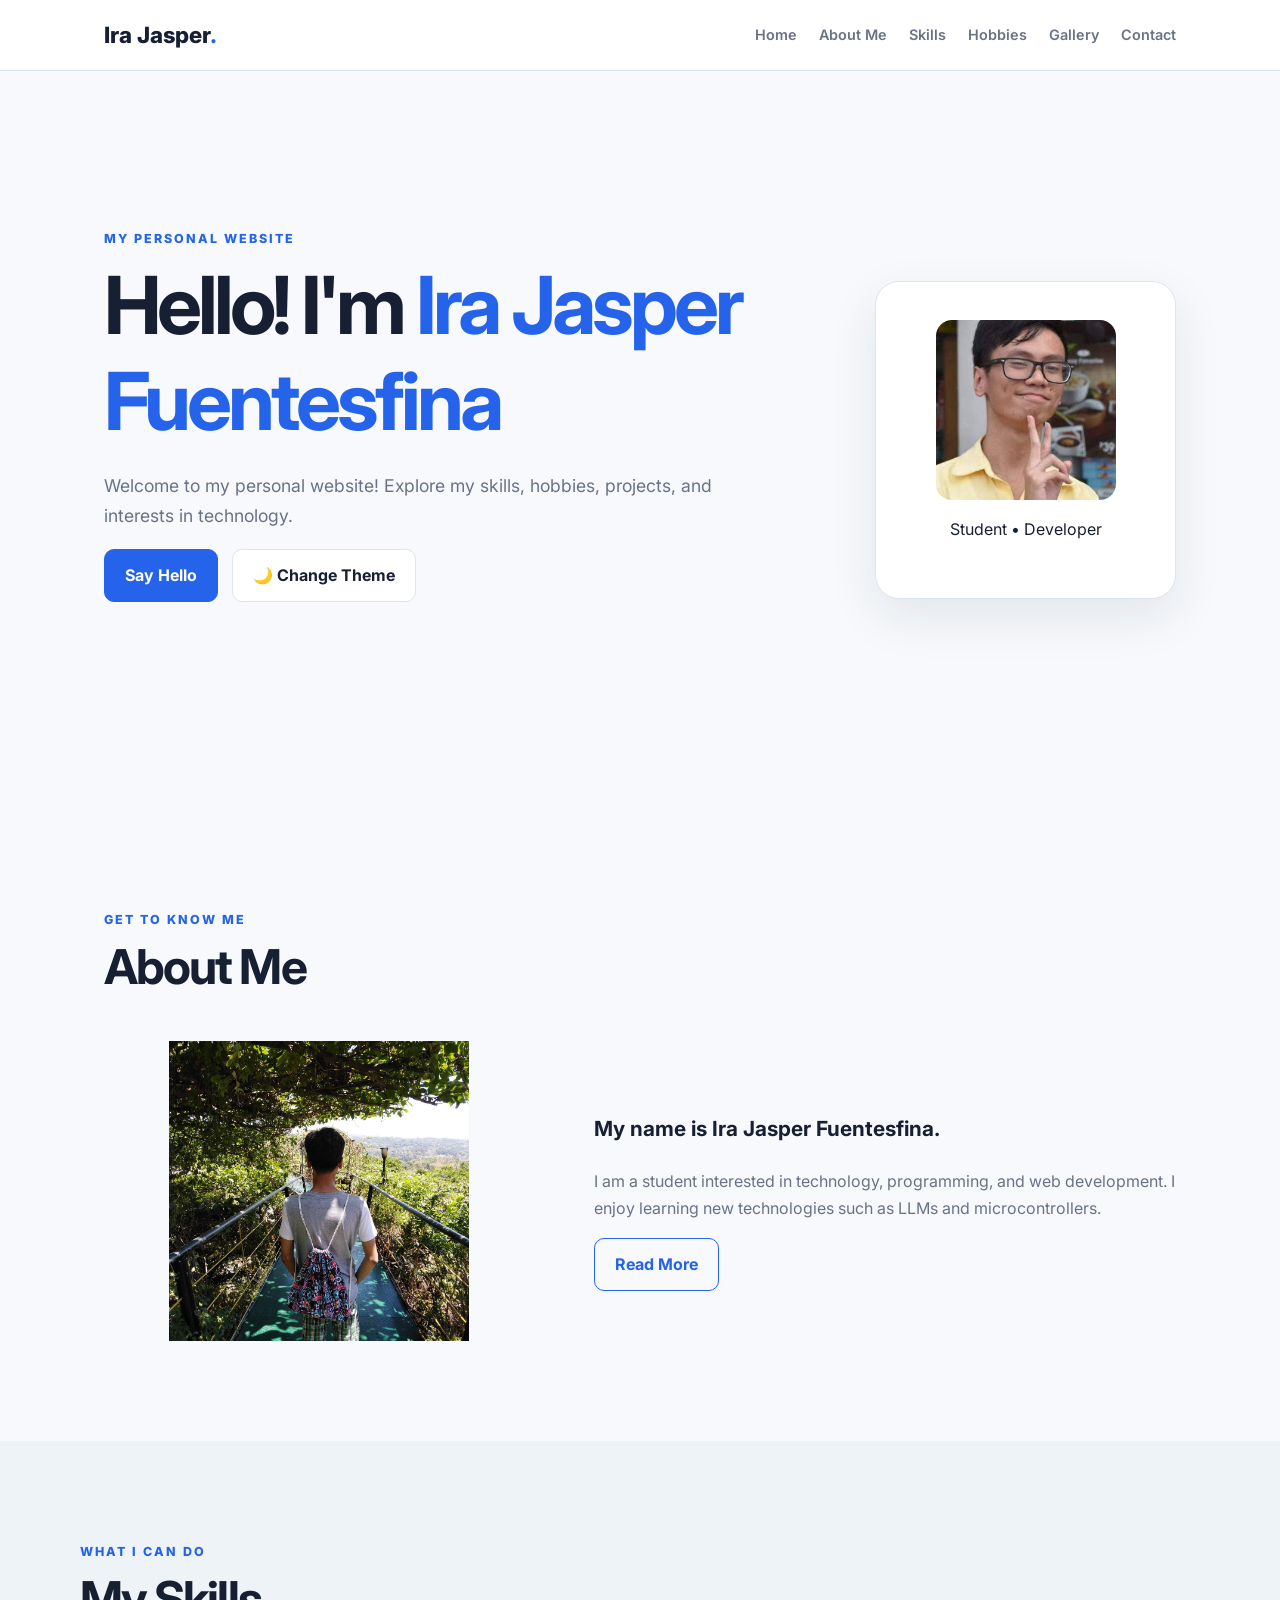
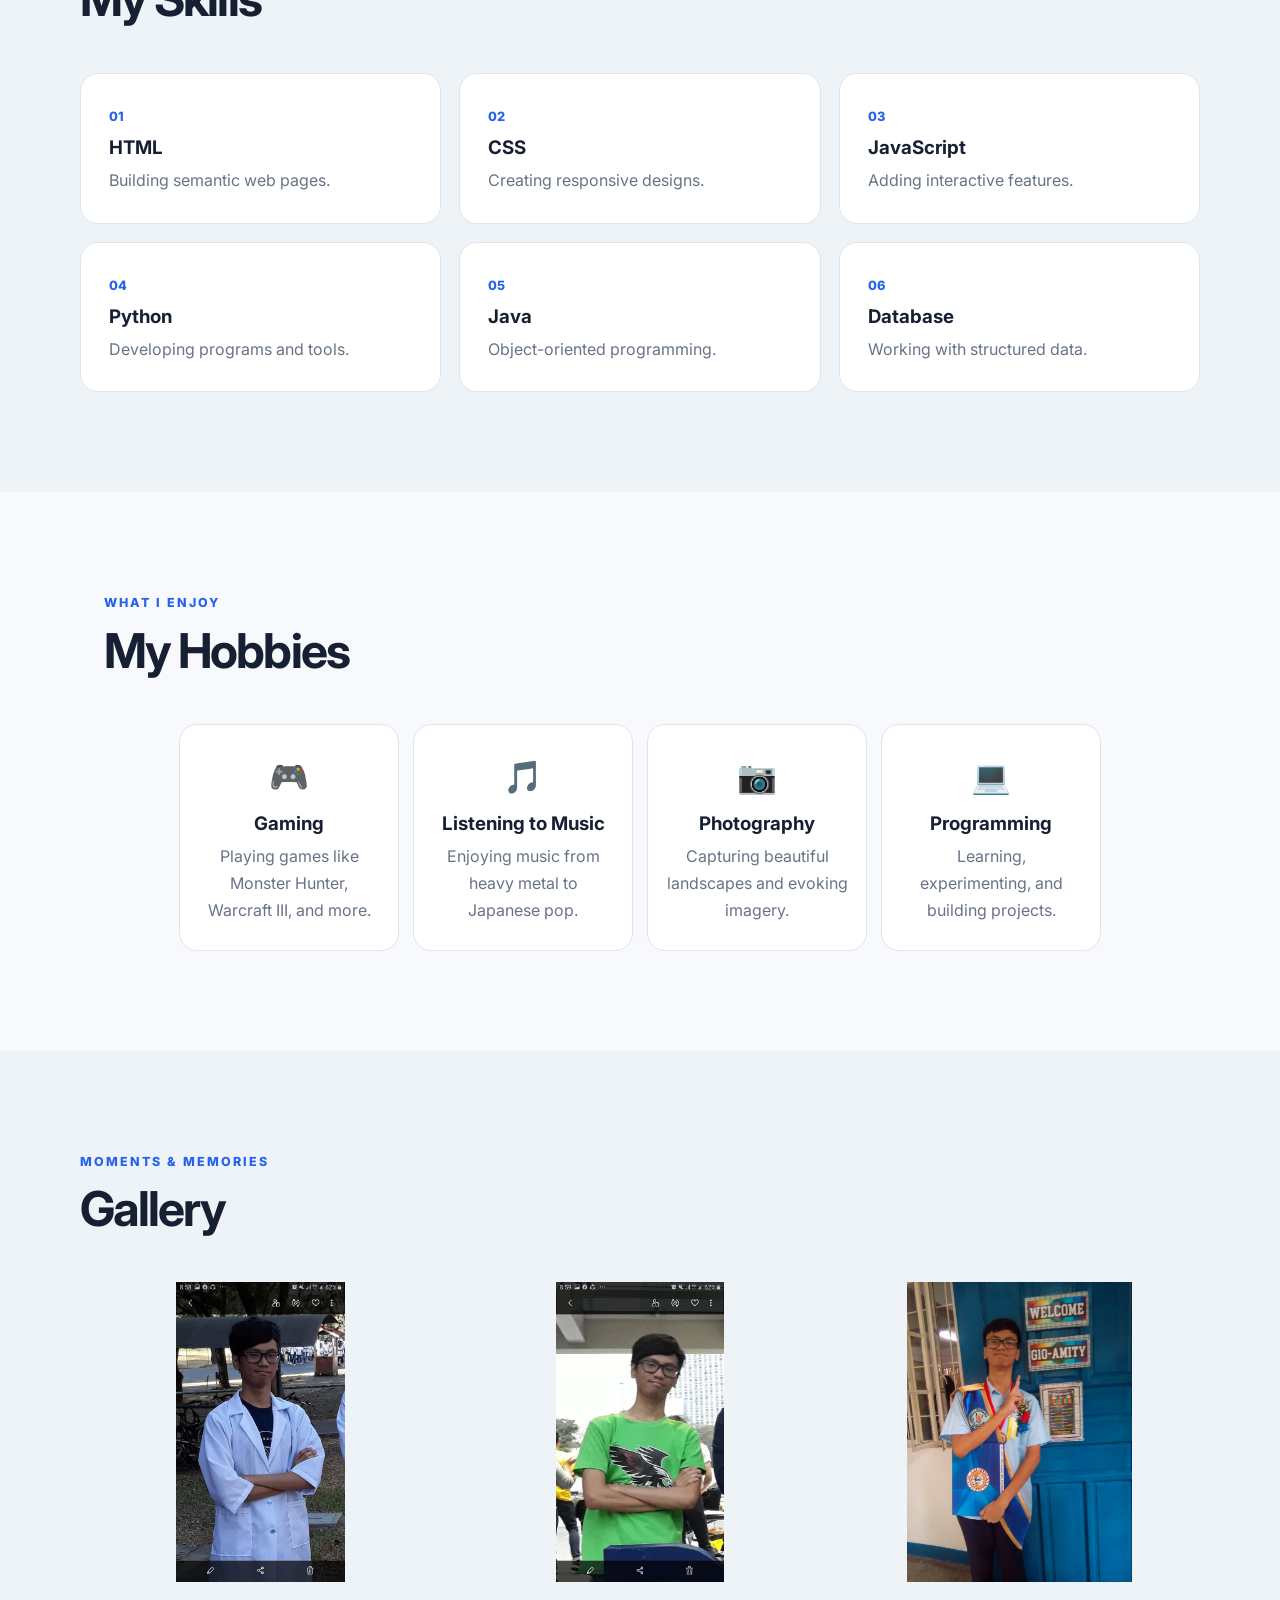
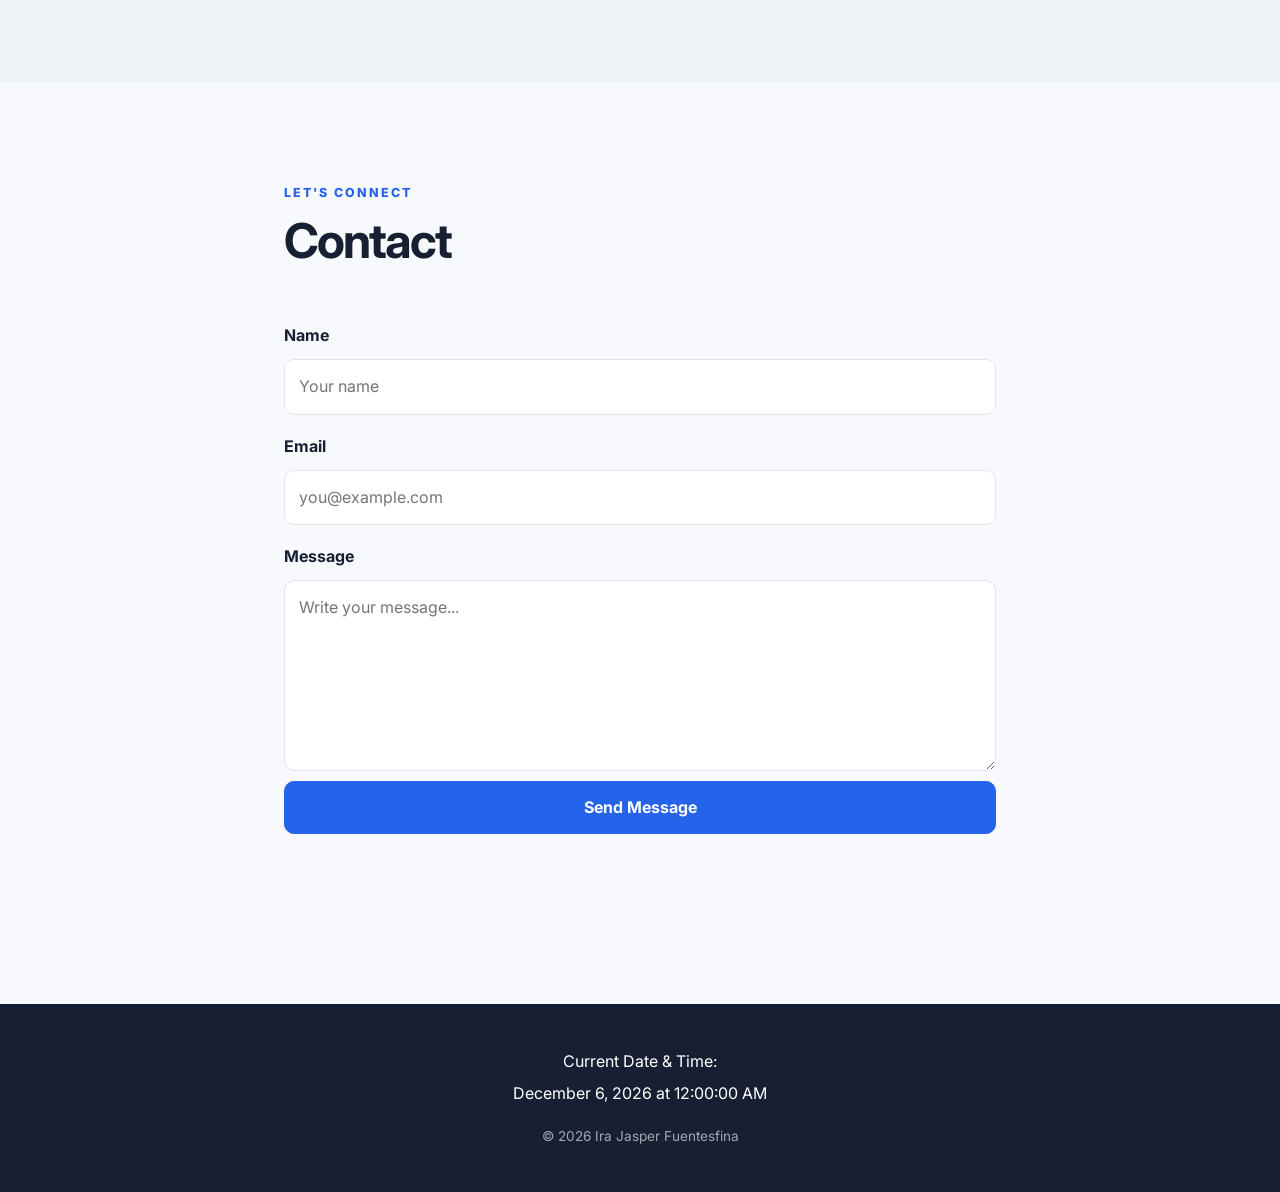
==== index.html @ 8ec51e9a "Initial commit" ====
<!DOCTYPE html>
<html lang="en">
<head>
  <meta charset="UTF-8">
  <meta name="viewport" content="width=device-width, initial-scale=1.0">
  <title>Ira Jasper Fuentesfina | Personal Website</title>
  <link rel="stylesheet" href="style.css">
</head>
<body>
  <header class="header">
    <nav class="navbar">
      <a class="logo" href="#home">Ira Jasper<span>.</span></a>
      <button class="menu-toggle" aria-label="Toggle navigation">☰</button>
      <div class="nav-links">
        <a href="#home">Home</a>
        <a href="#about">About Me</a>
        <a href="#skills">Skills</a>
        <a href="#hobbies">Hobbies</a>
        <a href="#gallery">Gallery</a>
        <a href="#contact">Contact</a>
      </div>
    </nav>
  </header>

  <main>
    <section id="home" class="hero">
      <div class="hero-content">
        <p class="eyebrow">MY PERSONAL WEBSITE</p>
        <h1>Hello! I'm <span>Ira Jasper Fuentesfina</span></h1>
        <p class="hero-text">
          Welcome to my personal website! Explore my skills, hobbies,
          projects, and interests in technology.
        </p>
        <button class="btn" id="welcomeBtn" type="button">Say Hello</button>
        <button class="theme-btn" id="themeBtn" type="button">🌙 Change Theme</button>
        <p id="welcomeMessage" class="welcome-message" aria-live="polite"></p>
      </div>
      <div class="hero-card">
        <div class="avatar">
          <img src="images/profilepic.jpg">
        </div>
        <p>Student • Developer</p>
      </div>
    </section>

    <section id="about" class="section">
      <div class="section-heading">
        <p class="eyebrow">GET TO KNOW ME</p>
        <h2>About Me</h2>
      </div>
      <div class="about-grid">
        <div class="photo-placeholder has-image" role="img" aria-label="My Photo">
          <img src="images/myphoto.jpg">
        </div>
        <div class="about-content">
          <p class="lead">My name is Ira Jasper Fuentesfina.</p>
          <p>
            I am a student interested in technology, programming, and web
            development. I enjoy learning new technologies such as LLMs and microcontrollers.
          </p>
          <button class="outline-btn" id="readMoreBtn">Read More</button>
          <p class="more-text" id="moreText">
            My goal is to continue improving my programming skills while
            creating applications that are simple, useful, and
            enjoyable to use.
          </p>
        </div>
      </div>
    </section>

    <section id="skills" class="section section-alt">
      <div class="section-heading">
        <p class="eyebrow">WHAT I CAN DO</p>
        <h2>My Skills</h2>
      </div>
      <div class="skills-grid">
        <div class="skill-card"><span>01</span><h3>HTML</h3><p>Building semantic web pages.</p></div>
        <div class="skill-card"><span>02</span><h3>CSS</h3><p>Creating responsive designs.</p></div>
        <div class="skill-card"><span>03</span><h3>JavaScript</h3><p>Adding interactive features.</p></div>
        <div class="skill-card"><span>04</span><h3>Python</h3><p>Developing programs and tools.</p></div>
        <div class="skill-card"><span>05</span><h3>Java</h3><p>Object-oriented programming.</p></div>
        <div class="skill-card"><span>06</span><h3>Database</h3><p>Working with structured data.</p></div>
      </div>
    </section>

    <section id="hobbies" class="section">
      <div class="section-heading">
        <p class="eyebrow">WHAT I ENJOY</p>
        <h2>My Hobbies</h2>
      </div>
      <div class="hobbies-grid">
        <div class="hobby"><div class="icon">🎮</div><h3>Gaming</h3><p>Playing games like Monster Hunter, Warcraft III, and more.</p></div>
        <div class="hobby"><div class="icon">🎵</div><h3>Listening to Music</h3><p>Enjoying music from heavy metal to Japanese pop.</p></div>
        <div class="hobby"><div class="icon">📷</div><h3>Photography</h3><p>Capturing beautiful landscapes and evoking imagery.</p></div>
        <div class="hobby"><div class="icon">💻</div><h3>Programming</h3><p>Learning, experimenting, and building projects.</p></div>
      </div>
    </section>

    <section id="gallery" class="section section-alt">
      <div class="section-heading">
        <p class="eyebrow">MOMENTS & MEMORIES</p>
        <h2>Gallery</h2>
      </div>
      <div class="gallery-grid">
        <div class="gallery-item has-image"><img src="images/photo1.jpg"></div>
        <div class="gallery-item has-image"><img src="images/photo2.jpg"></div>
        <div class="gallery-item has-image"><img src="images/photo3.jpg"></div>
      </div>
    </section>

    <section id="contact" class="section contact-section">
      <div class="section-heading">
        <p class="eyebrow">LET'S CONNECT</p>
        <h2>Contact</h2>
      </div>
      <form id="contactForm" class="contact-form">
        <label for="name">Name</label>
        <input id="name" name="name" type="text" placeholder="Your name" required>

        <label for="email">Email</label>
        <input id="email" name="email" type="email" placeholder="you@example.com" required>

        <label for="message">Message</label>
        <textarea id="message" name="message" rows="6" placeholder="Write your message..." required></textarea>

        <button class="btn" type="submit">Send Message</button>
        <p id="formStatus" class="form-status"></p>
      </form>
    </section>
  </main>

  <footer class="footer">
    <p>Current Date &amp; Time:</p>
    <p id="dateTime"></p>
    <p class="copyright">© <span id="year"></span> Ira Jasper Fuentesfina</p>
  </footer>



  <!-- Say Hello Popup -->
  <div class="hello-modal" id="helloModal" aria-hidden="true">
    <div class="hello-backdrop" data-close-modal></div>
    <div class="hello-dialog" role="dialog" aria-modal="true" aria-labelledby="helloTitle">
      <button class="hello-close" id="helloClose" type="button" aria-label="Close popup">&times;</button>
      <div class="hello-icon">👋</div>
      <p class="eyebrow">NICE TO MEET YOU</p>
      <h2 id="helloTitle">Say Hello!</h2>
      <p class="hello-text">What should I call you?</p>
      <input id="visitorName" class="hello-input" type="text" placeholder="Enter your name" autocomplete="name">
      <p class="hello-error" id="helloError" aria-live="polite"></p>
      <button class="btn hello-submit" id="helloSubmit" type="button">Continue</button>
    </div>
  </div>

  <script src="script.js"></script>
</body>
</html>
---- style.css ----
@import url('https://fonts.googleapis.com/css2?family=Inter:wght@400;500;600;700;800&display=swap');

:root {
  --bg: #f7f9fc;
  --surface: #ffffff;
  --surface-2: #eef3f8;
  --text: #172033;
  --muted: #687386;
  --primary: #2563eb;
  --primary-dark: #1d4ed8;
  --accent: #14b8a6;
  --border: #dfe5ec;
  --shadow: 0 18px 50px rgba(23, 32, 51, 0.09);
}

* { box-sizing: border-box; scroll-behavior: smooth; }

body {
  margin: 0;
  font-family: Inter, system-ui, sans-serif;
  color: var(--text);
  background: var(--bg);
  line-height: 1.7;
}

.header {
  position: sticky;
  top: 0;
  z-index: 100;
  background: rgba(255,255,255,.92);
  backdrop-filter: blur(14px);
  border-bottom: 1px solid var(--border);
}

.navbar {
  max-width: 1120px;
  margin: auto;
  padding: 16px 24px;
  display: flex;
  align-items: center;
  justify-content: space-between;
}

.logo {
  color: var(--text);
  text-decoration: none;
  font-size: 1.4rem;
  font-weight: 800;
}
.logo span { color: var(--primary); }

.nav-links { display: flex; gap: 22px; }
.nav-links a {
  color: var(--muted);
  text-decoration: none;
  font-size: .9rem;
  font-weight: 600;
}
.nav-links a:hover { color: var(--primary); }

.menu-toggle {
  display: none;
  border: 0;
  background: transparent;
  font-size: 1.6rem;
  cursor: pointer;
}

.hero {
  min-height: 82vh;
  max-width: 1120px;
  margin: auto;
  padding: 90px 24px;
  display: grid;
  grid-template-columns: 1.4fr .6fr;
  align-items: center;
  gap: 70px;
}

.eyebrow {
  margin: 0 0 8px;
  color: var(--primary);
  font-size: .78rem;
  font-weight: 800;
  letter-spacing: .16em;
  text-transform: uppercase;
}

h1, h2, h3 { line-height: 1.2; }
h1 { font-size: clamp(2.6rem, 7vw, 5rem); margin: 0 0 22px; letter-spacing: -.05em; }
h1 span { color: var(--primary); }
h2 { font-size: clamp(2rem, 4vw, 3rem); margin: 0; letter-spacing: -.04em; }
h3 { margin: 8px 0; }
.hero-text { max-width: 650px; color: var(--muted); font-size: 1.1rem; }

.btn, .outline-btn {
  display: inline-block;
  border-radius: 10px;
  padding: 12px 20px;
  font: inherit;
  font-weight: 700;
  cursor: pointer;
  transition: .2s ease;
}
.btn {
  border: 1px solid var(--primary);
  background: var(--primary);
  color: white;
  text-decoration: none;
}
.btn:hover { background: var(--primary-dark); transform: translateY(-2px); }
.outline-btn {
  border: 1px solid var(--primary);
  background: transparent;
  color: var(--primary);
}
.outline-btn:hover { background: var(--primary); color: white; }

.hero-card {
  padding: 38px 24px;
  text-align: center;
  background: var(--surface);
  border: 1px solid var(--border);
  border-radius: 24px;
  box-shadow: var(--shadow);
}

.avatar {
  width: 180px;
  height: 180px;
  border-radius: 16px;
  overflow: hidden;
  margin: 0 auto 1rem;
}
.avatar img {
  width: 100%;
  height: 100%;
  object-fit: cover;
  display: block;
}

.section {
  padding: 100px 24px;
  max-width: 1120px;
  margin: auto;
}
.section-alt {
  max-width: none;
  background: var(--surface-2);
}
.section-alt > * { max-width: 1120px; margin-left: auto; margin-right: auto; }
.section-heading { margin-bottom: 45px; }

.about-grid {
  display: grid;
  grid-template-columns: .85fr 1.15fr;
  gap: 60px;
  align-items: center;
}
.photo-placeholder,
.gallery-item {
  min-height: 300px;
  border-radius: 22px;
  border: 2px dashed #b9c5d4;
  background: linear-gradient(135deg, #e7edf5, #f9fbfd);
  display: grid;
  place-items: center;
  overflow: hidden;
}
.photo-placeholder.has-image,
.gallery-item.has-image {
  border: none;
  background: transparent;
}
.photo-placeholder img,
.gallery-item img {
  display: block;
  width: 100%;
  height: 300px;
  object-fit: contain;
  border-radius: 22px;
}
.about-content { color: var(--muted); }
.about-content .lead { color: var(--text); font-size: 1.3rem; font-weight: 700; }
.more-text { display: none; }
.more-text.show { display: block; }

.skills-grid {
  display: grid;
  grid-template-columns: repeat(3, 1fr);
  gap: 18px;
}
.skill-card {
  background: var(--surface);
  border: 1px solid var(--border);
  padding: 28px;
  border-radius: 18px;
  transition: .2s;
}
.skill-card:hover { transform: translateY(-5px); box-shadow: var(--shadow); }
.skill-card span { color: var(--primary); font-size: .8rem; font-weight: 800; }
.skill-card p, .hobby p { color: var(--muted); margin: 0; }

.hobbies-grid {
  display: flex;
  justify-content: center;
  align-items: stretch;
  flex-wrap: wrap;
  gap: 14px;
  max-width: 1000px;
  margin: 0 auto;
}

.hobby {
  flex: 0 1 220px;
  padding: 25px 18px;
  text-align: center;
  border: 1px solid var(--border);
  background: var(--surface);
  border-radius: 18px;
}

.icon { font-size: 2rem; }

.gallery-grid {
  display: grid;
  grid-template-columns: repeat(3, 1fr);
  gap: 18px;
}
.gallery-item { min-height: 280px; }
.gallery-note { text-align: center; color: var(--muted); }

.contact-section { max-width: 760px; }
.contact-form { display: grid; gap: 10px; }
.contact-form label { font-weight: 700; margin-top: 8px; }
.contact-form input, .contact-form textarea {
  width: 100%;
  border: 1px solid var(--border);
  border-radius: 10px;
  padding: 13px 14px;
  font: inherit;
  background: var(--surface);
  color: var(--text);
  resize: vertical;
}
.contact-form input:focus, .contact-form textarea:focus {
  outline: 2px solid rgba(37,99,235,.18);
  border-color: var(--primary);
}
.form-status { min-height: 28px; color: var(--primary); font-weight: 600; }

.footer {
  padding: 40px 24px;
  text-align: center;
  background: #172033;
  color: white;
}
.footer p { margin: 4px; }
.copyright { opacity: .6; font-size: .85rem; margin-top: 18px !important; }

@media (max-width: 800px) {
  .menu-toggle { display: block; }
  .nav-links {
    display: none;
    position: absolute;
    left: 0; right: 0; top: 65px;
    padding: 20px 24px;
    flex-direction: column;
    background: white;
    border-bottom: 1px solid var(--border);
  }
  .nav-links.open { display: flex; }
  .hero, .about-grid { grid-template-columns: 1fr; }
  .hero { padding-top: 60px; gap: 35px; }
  .skills-grid { grid-template-columns: repeat(2, 1fr); }
  .hobbies-grid { grid-template-columns: repeat(2, 1fr); }
  .gallery-grid { grid-template-columns: 1fr; }
}

@media (max-width: 500px) {
  .skills-grid, .hobbies-grid { grid-template-columns: 1fr; }
  .section { padding: 70px 20px; }
}

.welcome-message {
  min-height: 32px;
  margin: 18px 0 0;
  color: var(--primary);
  font-weight: 700;
  font-size: 1rem;
}

.theme-btn {
  margin-left: 10px;
  padding: 12px 20px;
  border: 1px solid var(--border);
  border-radius: 10px;
  background: var(--surface);
  color: var(--text);
  font: inherit;
  font-weight: 700;
  cursor: pointer;
  transition: .2s ease;
}

.theme-btn:hover {
  transform: translateY(-2px);
  box-shadow: var(--shadow);
}

body.dark-theme {
  --bg: #111827;
  --surface: #1f2937;
  --surface-2: #182230;
  --text: #f3f4f6;
  --muted: #b6c0ce;
  --primary: #60a5fa;
  --primary-dark: #3b82f6;
  --accent: #2dd4bf;
  --border: #374151;
}

body.dark-theme .header,
body.dark-theme .nav-links {
  background: rgba(31, 41, 55, .96);
}

body.dark-theme .footer {
  background: #0b1120;
}

@media (max-width: 500px) {
  .theme-btn {
    margin: 12px 0 0;
  }
}


/* Stylized Say Hello popup */
body.modal-open {
  overflow: hidden;
}

.hello-modal {
  position: fixed;
  inset: 0;
  z-index: 1000;
  display: grid;
  place-items: center;
  padding: 24px;
  visibility: hidden;
  opacity: 0;
  pointer-events: none;
  transition: opacity .25s ease, visibility .25s ease;
}

.hello-modal.show {
  visibility: visible;
  opacity: 1;
  pointer-events: auto;
}

.hello-backdrop {
  position: absolute;
  inset: 0;
  background: rgba(15, 23, 42, .62);
  backdrop-filter: blur(7px);
}

.hello-dialog {
  position: relative;
  width: min(100%, 440px);
  padding: 38px 34px 34px;
  text-align: center;
  background: var(--surface);
  border: 1px solid var(--border);
  border-radius: 26px;
  box-shadow: 0 30px 80px rgba(15, 23, 42, .28);
  transform: translateY(18px) scale(.96);
  transition: transform .28s cubic-bezier(.2,.8,.2,1);
}

.hello-modal.show .hello-dialog {
  transform: translateY(0) scale(1);
}

.hello-close {
  position: absolute;
  top: 14px;
  right: 16px;
  width: 38px;
  height: 38px;
  border: 0;
  border-radius: 50%;
  background: var(--surface-2);
  color: var(--muted);
  font-size: 1.5rem;
  line-height: 1;
  cursor: pointer;
  transition: .2s ease;
}

.hello-close:hover {
  color: var(--text);
  transform: rotate(90deg);
}

.hello-icon {
  width: 68px;
  height: 68px;
  display: grid;
  place-items: center;
  margin: 0 auto 18px;
  border-radius: 20px;
  background: rgba(37, 99, 235, .1);
  font-size: 2rem;
  animation: helloFloat 2.2s ease-in-out infinite;
}

.hello-dialog .eyebrow {
  margin-bottom: 5px;
}

.hello-dialog h2 {
  margin: 0 0 8px;
}

.hello-text {
  margin: 0 0 20px;
  color: var(--muted);
}

.hello-input {
  width: 100%;
  padding: 14px 16px;
  border: 1px solid var(--border);
  border-radius: 12px;
  background: var(--bg);
  color: var(--text);
  font: inherit;
  outline: none;
  transition: .2s ease;
}

.hello-input:focus {
  border-color: var(--primary);
  box-shadow: 0 0 0 4px rgba(37, 99, 235, .12);
}

.hello-error {
  min-height: 24px;
  margin: 7px 0 0;
  color: #dc2626;
  font-size: .85rem;
  font-weight: 600;
}

.hello-submit {
  width: 100%;
  margin-top: 5px;
}

@keyframes helloFloat {
  0%, 100% { transform: translateY(0) rotate(-4deg); }
  50% { transform: translateY(-5px) rotate(4deg); }
}

@media (max-width: 500px) {
  .hello-dialog {
    padding: 34px 22px 24px;
    border-radius: 22px;
  }
}
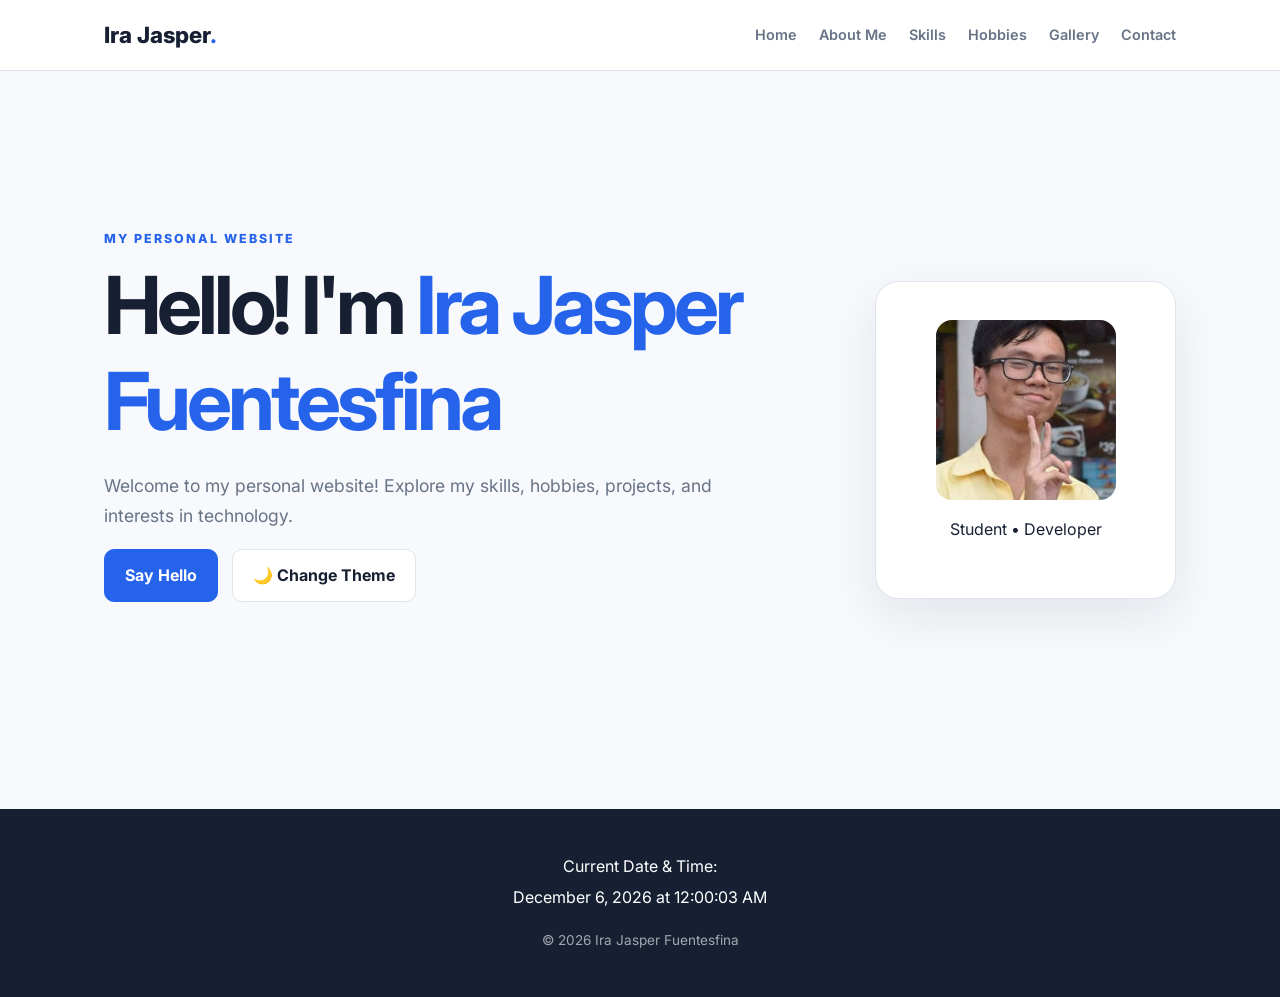
==== commit b359585c: "Separated Home, About Me, and Contact into different pages" ====
--- a/index.html
+++ b/index.html
@@ -9,15 +9,15 @@
 <body>
   <header class="header">
     <nav class="navbar">
-      <a class="logo" href="#home">Ira Jasper<span>.</span></a>
+      <a class="logo" href="index.html">Ira Jasper<span>.</span></a>
       <button class="menu-toggle" aria-label="Toggle navigation">☰</button>
       <div class="nav-links">
-        <a href="#home">Home</a>
-        <a href="#about">About Me</a>
-        <a href="#skills">Skills</a>
-        <a href="#hobbies">Hobbies</a>
-        <a href="#gallery">Gallery</a>
-        <a href="#contact">Contact</a>
+        <a href="index.html">Home</a>
+        <a href="about.html#about">About Me</a>
+        <a href="about.html#skills">Skills</a>
+        <a href="about.html#hobbies">Hobbies</a>
+        <a href="about.html#gallery">Gallery</a>
+        <a href="contact.html">Contact</a>
       </div>
     </nav>
   </header>
@@ -42,91 +42,6 @@
         <p>Student • Developer</p>
       </div>
     </section>
-
-    <section id="about" class="section">
-      <div class="section-heading">
-        <p class="eyebrow">GET TO KNOW ME</p>
-        <h2>About Me</h2>
-      </div>
-      <div class="about-grid">
-        <div class="photo-placeholder has-image" role="img" aria-label="My Photo">
-          <img src="images/myphoto.jpg">
-        </div>
-        <div class="about-content">
-          <p class="lead">My name is Ira Jasper Fuentesfina.</p>
-          <p>
-            I am a student interested in technology, programming, and web
-            development. I enjoy learning new technologies such as LLMs and microcontrollers.
-          </p>
-          <button class="outline-btn" id="readMoreBtn">Read More</button>
-          <p class="more-text" id="moreText">
-            My goal is to continue improving my programming skills while
-            creating applications that are simple, useful, and
-            enjoyable to use.
-          </p>
-        </div>
-      </div>
-    </section>
-
-    <section id="skills" class="section section-alt">
-      <div class="section-heading">
-        <p class="eyebrow">WHAT I CAN DO</p>
-        <h2>My Skills</h2>
-      </div>
-      <div class="skills-grid">
-        <div class="skill-card"><span>01</span><h3>HTML</h3><p>Building semantic web pages.</p></div>
-        <div class="skill-card"><span>02</span><h3>CSS</h3><p>Creating responsive designs.</p></div>
-        <div class="skill-card"><span>03</span><h3>JavaScript</h3><p>Adding interactive features.</p></div>
-        <div class="skill-card"><span>04</span><h3>Python</h3><p>Developing programs and tools.</p></div>
-        <div class="skill-card"><span>05</span><h3>Java</h3><p>Object-oriented programming.</p></div>
-        <div class="skill-card"><span>06</span><h3>Database</h3><p>Working with structured data.</p></div>
-      </div>
-    </section>
-
-    <section id="hobbies" class="section">
-      <div class="section-heading">
-        <p class="eyebrow">WHAT I ENJOY</p>
-        <h2>My Hobbies</h2>
-      </div>
-      <div class="hobbies-grid">
-        <div class="hobby"><div class="icon">🎮</div><h3>Gaming</h3><p>Playing games like Monster Hunter, Warcraft III, and more.</p></div>
-        <div class="hobby"><div class="icon">🎵</div><h3>Listening to Music</h3><p>Enjoying music from heavy metal to Japanese pop.</p></div>
-        <div class="hobby"><div class="icon">📷</div><h3>Photography</h3><p>Capturing beautiful landscapes and evoking imagery.</p></div>
-        <div class="hobby"><div class="icon">💻</div><h3>Programming</h3><p>Learning, experimenting, and building projects.</p></div>
-      </div>
-    </section>
-
-    <section id="gallery" class="section section-alt">
-      <div class="section-heading">
-        <p class="eyebrow">MOMENTS & MEMORIES</p>
-        <h2>Gallery</h2>
-      </div>
-      <div class="gallery-grid">
-        <div class="gallery-item has-image"><img src="images/photo1.jpg"></div>
-        <div class="gallery-item has-image"><img src="images/photo2.jpg"></div>
-        <div class="gallery-item has-image"><img src="images/photo3.jpg"></div>
-      </div>
-    </section>
-
-    <section id="contact" class="section contact-section">
-      <div class="section-heading">
-        <p class="eyebrow">LET'S CONNECT</p>
-        <h2>Contact</h2>
-      </div>
-      <form id="contactForm" class="contact-form">
-        <label for="name">Name</label>
-        <input id="name" name="name" type="text" placeholder="Your name" required>
-
-        <label for="email">Email</label>
-        <input id="email" name="email" type="email" placeholder="you@example.com" required>
-
-        <label for="message">Message</label>
-        <textarea id="message" name="message" rows="6" placeholder="Write your message..." required></textarea>
-
-        <button class="btn" type="submit">Send Message</button>
-        <p id="formStatus" class="form-status"></p>
-      </form>
-    </section>
   </main>
 
   <footer class="footer">
@@ -134,8 +49,6 @@
     <p id="dateTime"></p>
     <p class="copyright">© <span id="year"></span> Ira Jasper Fuentesfina</p>
   </footer>
-
-
 
   <!-- Say Hello Popup -->
   <div class="hello-modal" id="helloModal" aria-hidden="true">
